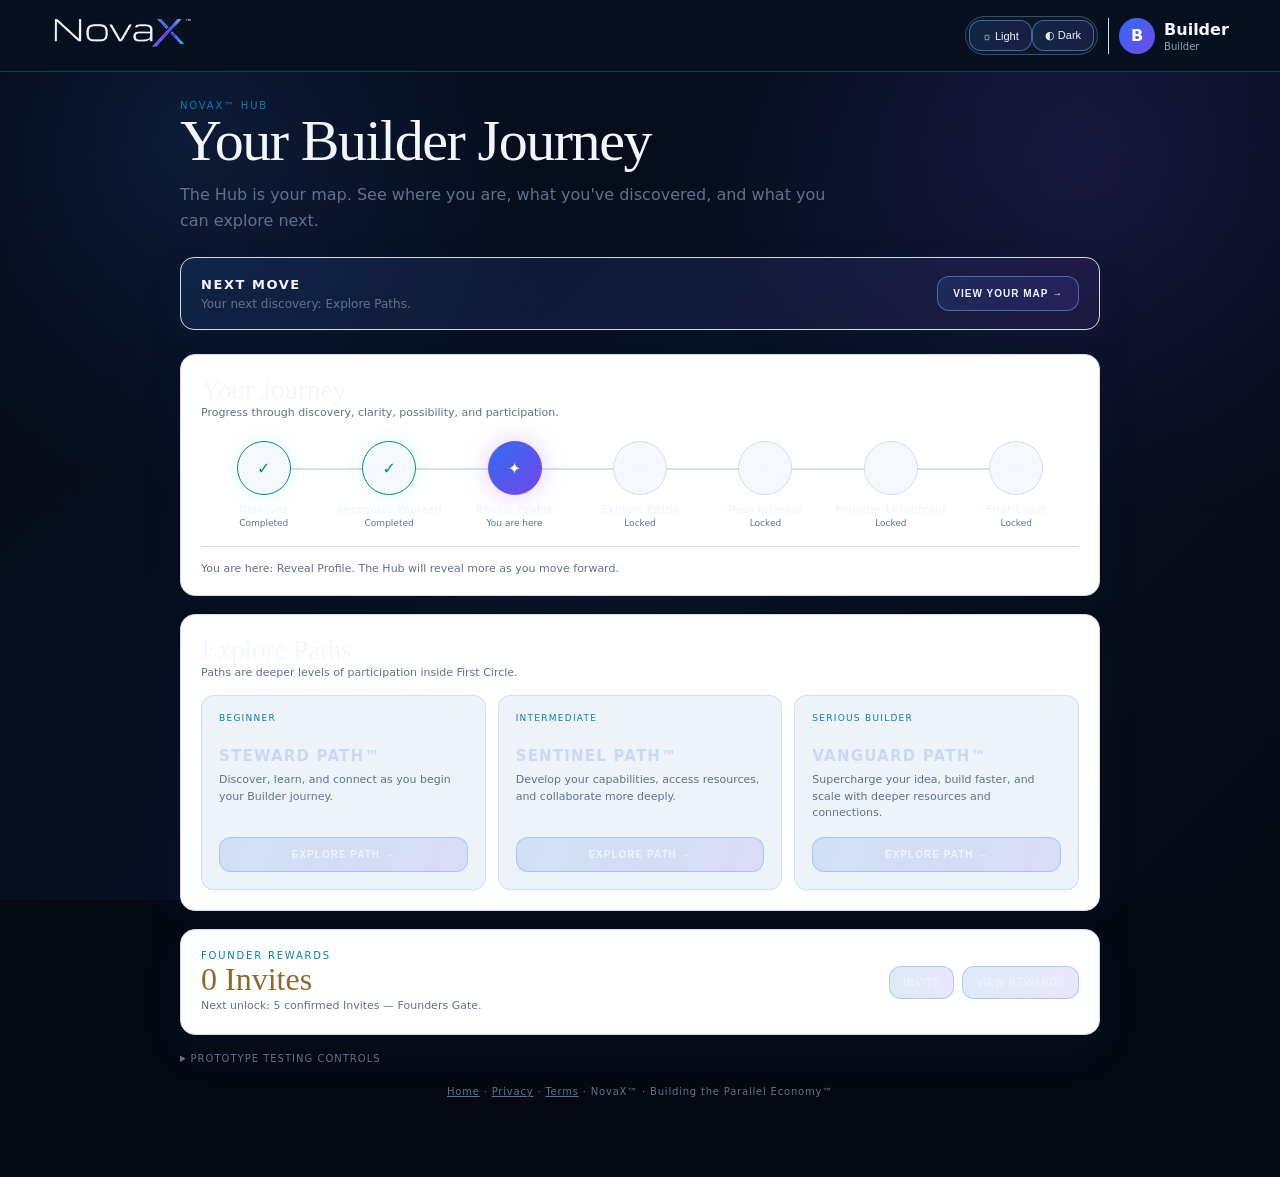
==== hub.html @ e238e9a1 "Add files via upload" ====
<!doctype html>
<html lang="en">
<head>
<meta charset="utf-8"><meta name="viewport" content="width=device-width,initial-scale=1">
<title>NovaX™ Hub — Your Builder Journey</title>
<style>
:root{--bg:#06101f;--panel:#0a1729;--panel2:#0d1d32;--text:#f4f7ff;--muted:#93a2b8;--line:#21405f;--cyan:#20d8ff;--blue:#3d8cff;--violet:#9b5cff;--gold:#d6b66b;--good:#45e6c0;--shadow:0 18px 55px rgba(0,0,0,.24)}
html.light{--bg:#f5f8fc;--panel:#fff;--panel2:#edf3f9;--text:#17263a;--muted:#60728b;--line:#d3deea;--cyan:#087fae;--blue:#2f6cf4;--violet:#7447e8;--gold:#8b6a2e;--good:#078d76;--shadow:0 16px 42px rgba(31,60,95,.10)}
*{box-sizing:border-box}html{scroll-behavior:smooth}body{margin:0;background:radial-gradient(circle at 70% 0%,rgba(44,100,180,.18),transparent 34%),var(--bg);color:var(--text);font-family:Inter,ui-sans-serif,system-ui,-apple-system,Segoe UI,Arial,sans-serif}.app{min-height:100vh}.top{height:72px;border-bottom:1px solid var(--line);display:flex;align-items:center;justify-content:space-between;padding:0 clamp(16px,4vw,54px);position:sticky;top:0;z-index:20;background:color-mix(in srgb,var(--bg) 92%,transparent);backdrop-filter:blur(14px)}.brand img{width:156px;height:54px;object-fit:contain;display:block}.actions{display:flex;align-items:center;gap:10px}.theme{display:flex;border:1px solid var(--line);border-radius:999px;padding:3px;background:var(--panel)}.theme button{border:0;background:transparent;border-radius:999px;padding:8px 12px;font-size:11px;color:var(--muted)}.theme button.active{background:linear-gradient(90deg,var(--blue),var(--violet));color:#fff}.profile{display:flex;align-items:center;gap:9px;padding-left:10px;border-left:1px solid var(--line)}.avatar{width:36px;height:36px;border-radius:50%;display:grid;place-items:center;background:linear-gradient(135deg,var(--blue),var(--violet));color:#fff;font-weight:800}.profile small{display:block;color:var(--muted);font-size:10px;margin-top:2px}.top{background:rgba(6,16,31,.96)}html.light .top{background:#06101f;color:#f4f7ff;border-bottom-color:#1d3a57}html.light .top .profile small{color:#93a2b8}html.light .top .theme{background:#0b1727;border-color:#31506f}html.light .top .theme button{color:#9eacc2}html.light .top .theme button.active{color:#fff}.wrap{width:min(980px,92vw);margin:0 auto;padding:34px 0 70px}.eyebrow{font-size:10px;letter-spacing:.18em;text-transform:uppercase;color:var(--cyan)}h1,h2,h3{margin:0}h1{font-family:Georgia,serif;font-weight:400;font-size:clamp(36px,5vw,58px);line-height:1.02;letter-spacing:-.025em}.intro{margin-bottom:22px}.intro p{max-width:650px;color:var(--muted);line-height:1.6;margin:12px 0 0}.next{display:flex;align-items:center;justify-content:space-between;gap:18px;padding:18px 20px;border:1px solid var(--line);border-radius:14px;background:linear-gradient(120deg,rgba(61,140,255,.12),rgba(155,92,255,.09));box-shadow:var(--shadow);margin:24px 0}.next strong{display:block;font-size:13px;letter-spacing:.12em;text-transform:uppercase}.next p{margin:5px 0 0;color:var(--muted);font-size:12px}.next button,.path button{border:1px solid rgba(87,164,255,.75);background:linear-gradient(90deg,var(--blue),var(--violet));border-radius:9px;padding:11px 15px;color:#fff;font-size:10px;font-weight:800;letter-spacing:.1em;text-transform:uppercase;white-space:nowrap}.section{margin-top:18px;padding:20px;border:1px solid var(--line);border-radius:15px;background:linear-gradient(180deg,rgba(12,30,52,.78),rgba(7,20,36,.86));box-shadow:var(--shadow)}html.light .section{background:var(--panel)}.section-head{display:flex;justify-content:space-between;align-items:end;gap:12px}.section-head h2{font-family:Georgia,serif;font-size:27px;font-weight:400}.section-head p{margin:0;color:var(--muted);font-size:11px}.map{margin-top:22px;display:grid;grid-template-columns:repeat(7,1fr);gap:0;position:relative}.map:before{content:"";position:absolute;left:7%;right:7%;top:27px;height:2px;background:var(--line)}.node{position:relative;text-align:center;z-index:1}.dot{width:54px;height:54px;margin:0 auto;border-radius:50%;display:grid;place-items:center;border:1px solid var(--line);background:var(--bg);font-size:16px}.node.done .dot{border-color:var(--good);color:var(--good);box-shadow:0 0 18px rgba(69,230,192,.18)}.node.current .dot{border-color:var(--violet);background:linear-gradient(135deg,var(--blue),var(--violet));color:#fff;box-shadow:0 0 25px rgba(155,92,255,.3)}.node b{display:block;margin-top:9px;font-size:10px}.node span{display:block;margin-top:3px;color:var(--muted);font-size:9px}.map-note{margin-top:18px;padding-top:15px;border-top:1px solid var(--line);font-size:11px;color:var(--muted)}.paths{display:grid;grid-template-columns:repeat(3,1fr);gap:12px;margin-top:16px}.path{padding:17px;border:1px solid var(--line);border-radius:12px;background:var(--panel2);min-height:165px;display:flex;flex-direction:column}.path .state{font-size:9px;letter-spacing:.14em;text-transform:uppercase;color:var(--cyan)}.path h3{font-size:15px;letter-spacing:.08em;margin-top:24px}.path p{font-size:11px;color:var(--muted);line-height:1.5;margin:7px 0 15px}.path button{margin-top:auto;background:transparent;color:var(--text)}.founder-row{display:flex;align-items:center;justify-content:space-between;gap:18px}.founder-count{font-family:Georgia,serif;font-size:32px;color:var(--gold)}.founder-meta{color:var(--muted);font-size:11px;line-height:1.5}.founder-actions{display:flex;gap:8px}.ghost{border:1px solid var(--line);background:var(--panel2);color:var(--text);border-radius:9px;padding:10px 13px;font-size:10px;letter-spacing:.08em;text-transform:uppercase}.details{margin-top:18px}.details summary{cursor:pointer;color:var(--muted);font-size:10px;letter-spacing:.1em;text-transform:uppercase}.test-grid{display:grid;grid-template-columns:repeat(4,1fr);gap:7px;margin-top:10px}.test-grid button{padding:9px}.event-log{margin-top:10px}.event-log pre{max-height:220px;overflow:auto;white-space:pre-wrap;font-size:9px;color:var(--muted);background:var(--bg);padding:10px;border-radius:8px}.footer{margin-top:22px;text-align:center;color:var(--muted);font-size:10px;letter-spacing:.08em}.footer a{color:var(--muted)}@media(max-width:760px){.top{height:66px}.brand img{width:126px}.profile div:not(.avatar){display:none}.wrap{padding-top:24px}.next{align-items:stretch;flex-direction:column}.next button{width:100%}.map{grid-template-columns:1fr;gap:16px;padding-left:10px}.map:before{left:36px;right:auto;top:27px;bottom:27px;width:2px;height:auto}.node{display:grid;grid-template-columns:54px 1fr;text-align:left;align-items:center;column-gap:13px}.node b{margin:0}.node span{grid-column:2}.paths{grid-template-columns:1fr}.founder-row{align-items:flex-start;flex-direction:column}.founder-actions{width:100%}.founder-actions button{flex:1}.test-grid{grid-template-columns:repeat(2,1fr)}}
</style>
<link rel="stylesheet" href="assets/novax-signature.css">
</head>
<body>
<header class="top"><div class="brand"><img id="brandLogo" src="assets/NovaX_Signature_Logo_Dark.png" alt="NovaX™"></div><div class="actions"><div class="theme" aria-label="Theme"><button id="lightBtn" type="button">☼ Light</button><button id="darkBtn" type="button">◐ Dark</button></div><div class="profile"><div class="avatar" id="avatar">B</div><div><strong id="userName">Builder</strong><small>Builder</small></div></div></div></header>
<main class="wrap">
<section class="intro"><div class="eyebrow">NovaX™ Hub</div><h1>Your Builder Journey</h1><p>The Hub is your map. See where you are, what you've discovered, and what you can explore next.</p></section>
<section class="next"><div><strong id="nextLabel">NEXT MOVE</strong><p id="nextText">Explore your Builder Journey.</p></div><button id="nextBtn" type="button">VIEW YOUR MAP →</button></section>
<section class="section" id="journey"><div class="section-head"><div><h2>Your Journey</h2><p>Progress through discovery, clarity, possibility, and participation.</p></div></div><div class="map" id="journeyMap"></div><div class="map-note" id="mapNote">Your Builder Profile is your starting point. Your next discovery is ahead.</div></section>
<section class="section" id="paths"><div class="section-head"><div><h2>Explore Paths</h2><p>Paths are deeper levels of participation inside First Circle.</p></div></div><div class="paths"><article class="path"><span class="state">BEGINNER</span><h3>STEWARD PATH™</h3><p>Discover, learn, and connect as you begin your Builder journey.</p><button type="button" data-path="steward">EXPLORE PATH →</button></article><article class="path"><span class="state">INTERMEDIATE</span><h3>SENTINEL PATH™</h3><p>Develop your capabilities, access resources, and collaborate more deeply.</p><button type="button" data-path="sentinel">EXPLORE PATH →</button></article><article class="path"><span class="state">SERIOUS BUILDER</span><h3>VANGUARD PATH™</h3><p>Supercharge your idea, build faster, and scale with deeper resources and connections.</p><button type="button" data-path="vanguard">EXPLORE PATH →</button></article></div></section>
<section class="section" id="founderRewards"><div class="founder-row"><div><div class="eyebrow">Founder Rewards</div><div class="founder-count"><span id="inviteCount">0</span> Invites</div><div class="founder-meta" id="rewardNext">Reach 5 confirmed Invites to unlock Founders Gate.</div></div><div class="founder-actions"><button class="ghost" id="inviteBtn" type="button">INVITE</button><button class="ghost" id="rewardsBtn" type="button">VIEW REWARDS</button></div></div></section>
<details class="details"><summary>Prototype testing controls</summary><div class="test-grid"><button class="ghost" data-simulate="1">+1</button><button class="ghost" data-simulate="5">+5</button><button class="ghost" data-simulate="50">+50</button><button class="ghost" data-simulate="1000">+1,000</button></div><div class="test-grid"><button class="ghost" id="simulateDuplicate">TEST DUPLICATE</button><button class="ghost" id="simulateSelf">TEST SELF-INVITE</button><button class="ghost" id="resetTestData">RESET</button><button class="ghost" id="copyBtn">COPY INVITE</button></div><div class="event-log"><pre id="eventLog">No simulated qualifying events yet.</pre></div></details>
<footer class="footer"><a href="index.html">Home</a> · <a href="privacy.html">Privacy</a> · <a href="terms.html">Terms</a> · NovaX™ · Building the Parallel Economy™</footer>
</main>
<script>
const KEY='novax_builder_v4';
function state(){try{return JSON.parse(localStorage.getItem(KEY)||'{}')}catch(e){return {}}}
const s=state(), first=(s.name||'Builder').split(/\s+/)[0], profile=s.profile||'';
document.getElementById('userName').textContent=first;document.getElementById('avatar').textContent=first[0]?.toUpperCase()||'B';
const count=Number(s.confirmedInviteCount||0);document.getElementById('inviteCount').textContent=count.toLocaleString();
const stages=['Discover','Recognize Yourself','Reveal Profile','Explore Paths','Path Interest','Founder Enrollment','First Circle'];
let current=profile?3:2;if(count>=5)current=5;if(count>=1000)current=6;
document.getElementById('journeyMap').innerHTML=stages.map((x,i)=>`<div class="node ${i<current?'done':''} ${i===current?'current':''}"><div class="dot">${i<current?'✓':i===current?'✦':'○'}</div><div><b>${x}</b><span>${i<current?'Completed':i===current?'You are here':'Locked'}</span></div></div>`).join('');
const nextText=stages[Math.min(current+1,stages.length-1)];document.getElementById('nextText').textContent=current>=6?'Your First Circle journey is beginning.':`Your next discovery: ${nextText}.`;
document.getElementById('nextBtn').onclick=()=>document.getElementById('journey').scrollIntoView({behavior:'smooth'});
document.getElementById('mapNote').textContent=current>=6?'You have reached First Circle. Deeper participation begins there.':`You are here: ${stages[current]}. The Hub will reveal more as you move forward.`;
const milestones=[[5,'Founders Gate'],[50,'$50 Founders Credit'],[100,'$100 Founders Credit'],[250,'$250 Founders Credit'],[500,'$500 Founders Credit or Steward Path™'],[1000,'$1,000 Founders Credit toward Sentinel/Vanguard + priority placement']];
const next=milestones.find(x=>count<x[0]);document.getElementById('rewardNext').textContent=next?`Next unlock: ${next[0].toLocaleString()} confirmed Invites — ${next[1]}.`:'All Founder Reward milestones reached.';
document.getElementById('inviteBtn').onclick=()=>{const code=s.inviteCode||('NOVAX-'+(first||'BUILDER').toUpperCase());const url=location.origin+location.pathname.replace(/hub\.html$/,'')+'quiz.html?ref='+encodeURIComponent(code);if(navigator.share)navigator.share({title:'NovaX™',text:'Invite Builders to take the Quiz. Help Launch NovaX™. Unlock Founding Rewards.',url});else navigator.clipboard?.writeText(url)};
document.getElementById('rewardsBtn').onclick=()=>{document.getElementById('founderRewards').scrollIntoView({behavior:'smooth'})};
document.querySelectorAll('[data-path]').forEach(b=>b.onclick=()=>alert('Path Discovery prototype — the detailed Path experience will be tested next.'));
function applyTheme(t){document.documentElement.classList.toggle('light',t==='light');document.getElementById('lightBtn').classList.toggle('active',t==='light');document.getElementById('darkBtn').classList.toggle('active',t==='dark');document.getElementById('brandLogo').src=t==='light'?'assets/NovaX_Signature_Logo_Dark.png':'assets/NovaX_Signature_Logo_Dark.png';try{localStorage.setItem('novax_theme',t)}catch(e){}}
const saved=localStorage.getItem('novax_theme');const auto=matchMedia('(prefers-color-scheme: light)').matches?'light':'dark';applyTheme(saved||auto);document.getElementById('lightBtn').onclick=()=>applyTheme('light');document.getElementById('darkBtn').onclick=()=>applyTheme('dark');
let testModeEvents=Array.isArray(s.inviteEvents)?s.inviteEvents:[], confirmedInviteCount=count;
function save(){const n={...s,confirmedInviteCount,testModeEvents,inviteEvents:testModeEvents};try{localStorage.setItem(KEY,JSON.stringify(n))}catch(e){}}
function eid(){return `test_${Date.now()}_${Math.random().toString(36).slice(2,7)}`}
function record(type,data={}){testModeEvents.push({eventId:eid(),eventType:type,timestamp:new Date().toISOString(),testMode:true,...data})}
function simulateOne(){const participantId=`test_participant_${testModeEvents.filter(e=>e.eventType==='confirmed_invite_qualified').length+1}`,founderId=s.inviteCode||'NOVAX-BUILDER';record('confirmed_invite_qualified',{founderId,invitedParticipantId:participantId});confirmedInviteCount++;}
function refresh(){document.getElementById('inviteCount').textContent=confirmedInviteCount.toLocaleString();const n=milestones.find(x=>confirmedInviteCount<x[0]);document.getElementById('rewardNext').textContent=n?`Next unlock: ${n[0].toLocaleString()} confirmed Invites — ${n[1]}.`:'All Founder Reward milestones reached.';document.getElementById('eventLog').textContent=testModeEvents.slice(-30).map(e=>JSON.stringify(e)).join('\n')||'No simulated qualifying events yet.';save()}
function simulateMany(n){for(let i=0;i<n;i++)simulateOne();refresh()}
document.querySelectorAll('[data-simulate]').forEach(b=>b.onclick=()=>simulateMany(Number(b.dataset.simulate)));document.getElementById('simulateDuplicate').onclick=()=>{record('duplicate_event_rejected',{reason:'Participant already qualified'});refresh()};document.getElementById('simulateSelf').onclick=()=>{record('self_invite_rejected',{reason:'Self-invite'});refresh()};document.getElementById('resetTestData').onclick=()=>{testModeEvents=[];confirmedInviteCount=0;refresh()};document.getElementById('copyBtn').onclick=()=>{const code=s.inviteCode||('NOVAX-'+(first||'BUILDER').toUpperCase());const url=location.origin+location.pathname.replace(/hub\.html$/,'')+'quiz.html?ref='+encodeURIComponent(code);navigator.clipboard?.writeText(url)};
</script></body></html>
---- assets/novax-signature.css ----
/* NovaX™ Signature #5 visual prototype layer.
   Functional behavior remains owned by the V41 baseline; this file is visual-only. */
:root{
  --nx-bg:#050914;
  --nx-bg2:#091226;
  --nx-panel:rgba(10,18,36,.82);
  --nx-panel2:rgba(14,24,48,.78);
  --nx-text:#f3f6ff;
  --nx-muted:#9ca8bf;
  --nx-soft:#6f7d96;
  --nx-line:rgba(133,160,205,.20);
  --nx-line-strong:rgba(133,160,205,.34);
  --nx-blue:#49a7ff;
  --nx-violet:#8d5cff;
  --nx-purple:#b85cff;
  --nx-cyan:#51d8ff;
  --nx-white:#f4f7fb;
  --nx-shadow:0 28px 90px rgba(0,0,0,.42);
  --nx-radius:22px;
}

/* ---------- shared page atmosphere ---------- */
.auth-shell,.wrap,.app,.landing{position:relative;isolation:isolate}
.auth-shell:before,.wrap:before,.app:before,.landing:before{
  content:"";position:fixed;inset:0;z-index:-10;pointer-events:none;
  background:
    radial-gradient(circle at 15% 15%,rgba(63,132,255,.14),transparent 27%),
    radial-gradient(circle at 85% 18%,rgba(139,77,255,.13),transparent 28%),
    radial-gradient(circle at 50% 100%,rgba(30,120,210,.10),transparent 34%),
    linear-gradient(135deg,#030711 0%,#071022 48%,#050914 100%);
}
.auth-shell:after,.wrap:after,.app:after,.landing:after{
  content:"";position:fixed;inset:0;z-index:-9;pointer-events:none;opacity:.18;
  background-image:linear-gradient(rgba(125,165,220,.08) 1px,transparent 1px),linear-gradient(90deg,rgba(125,165,220,.08) 1px,transparent 1px);
  background-size:72px 72px;mask-image:linear-gradient(to bottom,black,transparent 78%);
}

/* ---------- Landing ---------- */
body:has(.landing){background:#050914!important;color:var(--nx-text)!important}
body:has(.landing) .landing{height:calc(100svh - 44px)!important;min-height:620px!important;background:transparent!important;overflow:hidden}
body:has(.landing) .landing::before{
  background-image:
    radial-gradient(circle at 50% 18%,rgba(78,161,255,.16),transparent 25%),
    radial-gradient(circle at 76% 55%,rgba(132,76,255,.12),transparent 26%),
    linear-gradient(145deg,#040814 0%,#07132b 54%,#050914 100%)!important;
  background-size:auto!important;background-position:center!important;
}
body:has(.landing) .landing::after{
  display:block!important;background:linear-gradient(180deg,rgba(3,7,17,.18),rgba(3,7,17,.28) 52%,rgba(3,7,17,.86) 100%)!important;
}
body:has(.landing) .content{justify-content:center!important;padding:34px 22px 70px!important}
body:has(.landing) .logo{width:min(560px,70vw)!important;filter:drop-shadow(0 10px 28px rgba(49,119,255,.10))!important}
body:has(.landing) .tagline{margin-top:18px!important;color:#dbe8ff!important;font-size:clamp(10px,1.1vw,16px)!important;letter-spacing:.38em!important}
body:has(.landing) .hero-copy{margin-top:clamp(42px,7vh,82px)!important;max-width:900px!important}
body:has(.landing) h1{font-size:clamp(42px,6.2vw,84px)!important;letter-spacing:-.045em!important}
body:has(.landing) h1 .gold{background:linear-gradient(90deg,#6dbdff,#b46dff 70%,#d6b9ff);-webkit-background-clip:text;background-clip:text;color:transparent!important}
body:has(.landing) .subcopy{color:#aebbd2!important;font-size:clamp(16px,1.65vw,24px)!important;line-height:1.5!important;margin-top:24px!important}
body:has(.landing) .cta{border:1px solid rgba(126,183,255,.78)!important;background:linear-gradient(100deg,rgba(55,128,240,.18),rgba(130,77,255,.18))!important;color:#eef5ff!important;box-shadow:0 14px 44px rgba(36,103,211,.20),inset 0 0 0 1px rgba(255,255,255,.04)!important;backdrop-filter:blur(14px)!important}
body:has(.landing) .cta:hover{background:linear-gradient(100deg,rgba(55,128,240,.30),rgba(130,77,255,.28))!important}
body:has(.landing) .bottom-text{color:#8493ad!important;letter-spacing:.25em!important}
body:has(.landing) .ring{opacity:.78!important;filter:drop-shadow(0 0 16px rgba(78,161,255,.22))}
body:has(.landing) .site-footer{background:#030610!important;border-top:1px solid rgba(130,158,205,.12)!important;color:#68758c!important}
body:has(.landing) .site-footer a{color:#8796ad!important}
@media(max-width:600px) and (orientation:portrait){
  body:has(.landing) .landing{height:calc(100svh - 74px)!important;min-height:0!important}
  body:has(.landing) .content{display:flex!important;position:relative!important;inset:auto!important;padding:26px 20px 52px!important}
  body:has(.landing) .logo{display:block!important;width:min(78vw,360px)!important}
  body:has(.landing) .tagline{display:block!important;font-size:9px!important;letter-spacing:.28em!important;margin-top:13px!important}
  body:has(.landing) .hero-copy{display:block!important;margin-top:54px!important}
  body:has(.landing) h1{font-size:clamp(37px,12vw,54px)!important}
  body:has(.landing) .subcopy{font-size:15px!important;margin-top:20px!important}
  body:has(.landing) .cta{min-height:56px!important;width:min(88vw,360px)!important;font-size:14px!important}
  body:has(.landing) .bottom{display:flex!important;bottom:16px!important}
  body:has(.landing) .ring{width:38px!important;height:38px!important}
  body:has(.landing) .mobile-cta-hit{display:none!important}
  body:has(.landing) .site-footer{height:74px!important}
}

/* ---------- Auth / identity ---------- */
body:has(.auth-shell){background:#050914!important;color:var(--nx-text)!important}
body:has(.auth-shell){display:flex;align-items:center;justify-content:center;padding:22px!important;min-height:100svh}
body:has(.auth-shell) .auth-shell{width:min(100%,560px)}
body:has(.auth-shell) .panel{background:linear-gradient(145deg,rgba(10,19,39,.94),rgba(6,12,26,.92))!important;border:1px solid var(--nx-line-strong)!important;border-radius:26px!important;padding:42px 34px!important;box-shadow:var(--nx-shadow),inset 0 1px 0 rgba(255,255,255,.04)!important;text-align:left!important}
body:has(.auth-shell) .logo{display:block!important;width:min(300px,76%)!important;margin:0 auto 26px!important}
body:has(.auth-shell) .eyebrow{color:#7dbaff!important;letter-spacing:.22em!important;font-size:10px!important}
body:has(.auth-shell) .headline{font-family:Inter,system-ui,sans-serif!important;font-weight:650!important;letter-spacing:-.035em!important;color:#f4f7ff!important;font-size:clamp(34px,6vw,50px)!important}
body:has(.auth-shell) .sub{color:var(--nx-muted)!important;font-size:14px!important}
body:has(.auth-shell) .auth-buttons{gap:12px!important}
body:has(.auth-shell) .auth-btn{border:1px solid var(--nx-line-strong)!important;border-radius:13px!important;background:rgba(255,255,255,.045)!important;color:#edf4ff!important;min-height:54px!important;letter-spacing:.07em!important}
body:has(.auth-shell) .auth-btn.primary{background:linear-gradient(100deg,#317fdc,#6d4eea)!important;border-color:transparent!important;color:white!important}
body:has(.auth-shell) .auth-btn.apple{background:#f3f6fb!important;color:#08101e!important;border-color:#f3f6fb!important}
body:has(.auth-shell) .profile{border-top:1px solid var(--nx-line)!important}
body:has(.auth-shell) .avatar{border:1px solid rgba(93,165,255,.45)!important;background:linear-gradient(145deg,#10284c,#241344)!important}
body:has(.auth-shell) .profile-name{font-family:Inter,system-ui,sans-serif!important;font-weight:700!important}
body:has(.auth-shell) .fineprint,body:has(.auth-shell) .fineprint a{color:#708099!important}

/* ---------- Quiz / Builder Profile ---------- */
body:has(.wrap){background:#050914!important;color:var(--nx-text)!important}
body:has(.wrap) .wrap{width:min(920px,94vw)!important;padding:28px 0 80px!important}
body:has(.wrap) .header{text-align:left!important;display:grid;grid-template-columns:auto 1fr;gap:24px;align-items:center;margin-bottom:28px!important;padding:18px 20px;background:rgba(8,16,33,.68);border:1px solid var(--nx-line);border-radius:20px;backdrop-filter:blur(14px)}
body:has(.wrap) .header .logo{width:190px!important;margin:0!important}
body:has(.wrap) .tagline{color:#8fa8c9!important;letter-spacing:.28em!important;font-size:9px!important;text-transform:uppercase}
body:has(.wrap) .panel{background:linear-gradient(145deg,rgba(10,19,39,.91),rgba(6,12,26,.92))!important;border:1px solid var(--nx-line)!important;border-radius:24px!important;padding:38px!important;box-shadow:var(--nx-shadow),inset 0 1px 0 rgba(255,255,255,.03)!important}
body:has(.wrap) .panel h1,body:has(.wrap) .panel h2{font-family:Inter,system-ui,sans-serif!important;font-weight:650!important;letter-spacing:-.04em!important;color:#f4f7ff!important}
body:has(.wrap) .panel h1{font-size:clamp(34px,6vw,58px)!important}
body:has(.wrap) .panel h2{font-size:clamp(29px,5vw,46px)!important}
body:has(.wrap) .panel p{color:var(--nx-muted)!important}
body:has(.wrap) input{background:rgba(2,7,17,.72)!important;border:1px solid var(--nx-line-strong)!important;border-radius:12px!important;color:#fff!important}
body:has(.wrap) label{color:#91a4c0!important}
body:has(.wrap) button{border:1px solid rgba(110,175,255,.50)!important;border-radius:12px!important;background:linear-gradient(100deg,rgba(49,127,220,.16),rgba(109,78,234,.14))!important;color:#eef5ff!important}
body:has(.wrap) button:hover{background:linear-gradient(100deg,rgba(49,127,220,.27),rgba(109,78,234,.24))!important}
body:has(.wrap) .answer{background:rgba(255,255,255,.035)!important;border-color:var(--nx-line)!important}
body:has(.wrap) .answer:hover,body:has(.wrap) .answer.selected{background:rgba(83,139,228,.14)!important;border-color:rgba(105,183,255,.60)!important}
body:has(.wrap) .progress{background:#152038!important;height:4px!important}
body:has(.wrap) .bar{background:linear-gradient(90deg,var(--nx-blue),var(--nx-violet))!important}
body:has(.wrap) .score{color:#e8efff!important;font-family:Inter,system-ui,sans-serif!important;font-weight:700!important}
body:has(.wrap) .tag{border-color:rgba(111,174,255,.40)!important;color:#9ccaff!important;background:rgba(59,126,220,.08)!important;border-radius:999px!important}
body:has(.wrap) .box{border-color:var(--nx-line)!important}
body:has(.wrap) .path{font-family:Inter,system-ui,sans-serif!important;color:#c7d9f5!important}
body:has(.wrap) .share-profile{border-color:var(--nx-line)!important}
body:has(.wrap) .profile-card{border-color:rgba(112,175,255,.42)!important;box-shadow:0 28px 90px rgba(0,0,0,.55)!important}
@media(max-width:650px){body:has(.wrap) .header{grid-template-columns:1fr;text-align:center;gap:10px}body:has(.wrap) .header .logo{margin:auto!important;width:min(220px,70vw)!important}body:has(.wrap) .panel{padding:24px 18px!important}}

/* ---------- Hub ---------- */
body:has(.app){background:#050914!important;color:var(--nx-text)!important}
body:has(.app) .sidebar{background:rgba(5,12,27,.92)!important;border-color:var(--nx-line)!important;box-shadow:20px 0 60px rgba(0,0,0,.18)}
body:has(.app) .brand img{width:170px!important;height:auto!important;object-fit:contain!important}
body:has(.app) .nav button{color:#9daac0!important;border-color:transparent!important;background:transparent!important}
body:has(.app) .nav button.active,body:has(.app) .nav button:hover{background:linear-gradient(90deg,rgba(56,127,225,.18),rgba(130,76,255,.12))!important;color:#f1f6ff!important;border-color:rgba(105,171,255,.20)!important}
body:has(.app) .top{background:rgba(4,10,22,.76)!important;border-color:var(--nx-line)!important;backdrop-filter:blur(14px)}
body:has(.app) .card,body:has(.app) .hero{background:linear-gradient(145deg,rgba(10,19,39,.86),rgba(6,12,26,.86))!important;border-color:var(--nx-line)!important;box-shadow:0 22px 70px rgba(0,0,0,.24),inset 0 1px 0 rgba(255,255,255,.025)!important}
body:has(.app) .hero{background:radial-gradient(circle at 78% 22%,rgba(123,76,255,.20),transparent 28%),radial-gradient(circle at 30% 30%,rgba(45,139,255,.16),transparent 30%),linear-gradient(145deg,rgba(10,19,39,.96),rgba(6,12,26,.92))!important}
body:has(.app) .hero h1,body:has(.app) .card h2{font-family:Inter,system-ui,sans-serif!important;font-weight:650!important;letter-spacing:-.035em!important}
body:has(.app) .hero .tagline{color:#8fc5ff!important}
body:has(.app) .sub,body:has(.app) p{color:#93a3bc!important}
body:has(.app) .node .dot{border-color:rgba(104,179,255,.40)!important;background:#071329!important;color:#9ed0ff!important}
body:has(.app) .node.done .dot{background:linear-gradient(135deg,#317fdc,#714be8)!important;color:#fff!important;border-color:transparent!important}
body:has(.app) .node.current .dot{box-shadow:0 0 0 6px rgba(84,151,255,.10),0 0 28px rgba(91,129,255,.30)!important}
body:has(.app) .path{background:rgba(255,255,255,.025)!important;border-color:var(--nx-line)!important}
body:has(.app) .path button,body:has(.app) .invite button,body:has(.app) .theme button{border-color:rgba(105,173,255,.45)!important;background:rgba(49,127,220,.08)!important;color:#dcecff!important}
body:has(.app) .state{border-color:rgba(115,173,255,.28)!important;color:#91c7ff!important;background:rgba(64,133,224,.08)!important}
body:has(.app) .reward{border-color:var(--nx-line)!important}
body:has(.app) .rnum{background:linear-gradient(135deg,#317fdc,#784ce9)!important;color:white!important}
body:has(.app) .footerbanner{background:radial-gradient(circle at 80% 20%,rgba(127,75,255,.20),transparent 28%),linear-gradient(145deg,#08142a,#0b1021)!important;border-color:var(--nx-line-strong)!important}
body:has(.app) .light{--bg:#f3f7fc!important;--panel:#fff!important;--panel2:#edf2f8!important;--text:#172338!important;--muted:#617089!important;--line:#d9e1ec!important}
body:has(.app) .light .sidebar,body:has(.app) .light .top{background:rgba(248,251,255,.90)!important;color:#172338!important}
body:has(.app) .light .card,body:has(.app) .light .hero{background:rgba(255,255,255,.94)!important;color:#172338!important}
body:has(.app) .light .nav button{color:#60718a!important}
body:has(.app) .light .nav button.active,body:has(.app) .light .nav button:hover{background:#eaf2fc!important;color:#17304e!important}
body:has(.app) .light .hero p,body:has(.app) .light .sub,body:has(.app) .light p{color:#63728a!important}
body:has(.app) .light .footerbanner{background:linear-gradient(145deg,#edf5ff,#f3efff)!important;color:#172338!important}

@media(max-width:700px){body:has(.app) .brand img{width:124px!important}body:has(.app) .nav button:nth-child(n+5){display:none!important}}
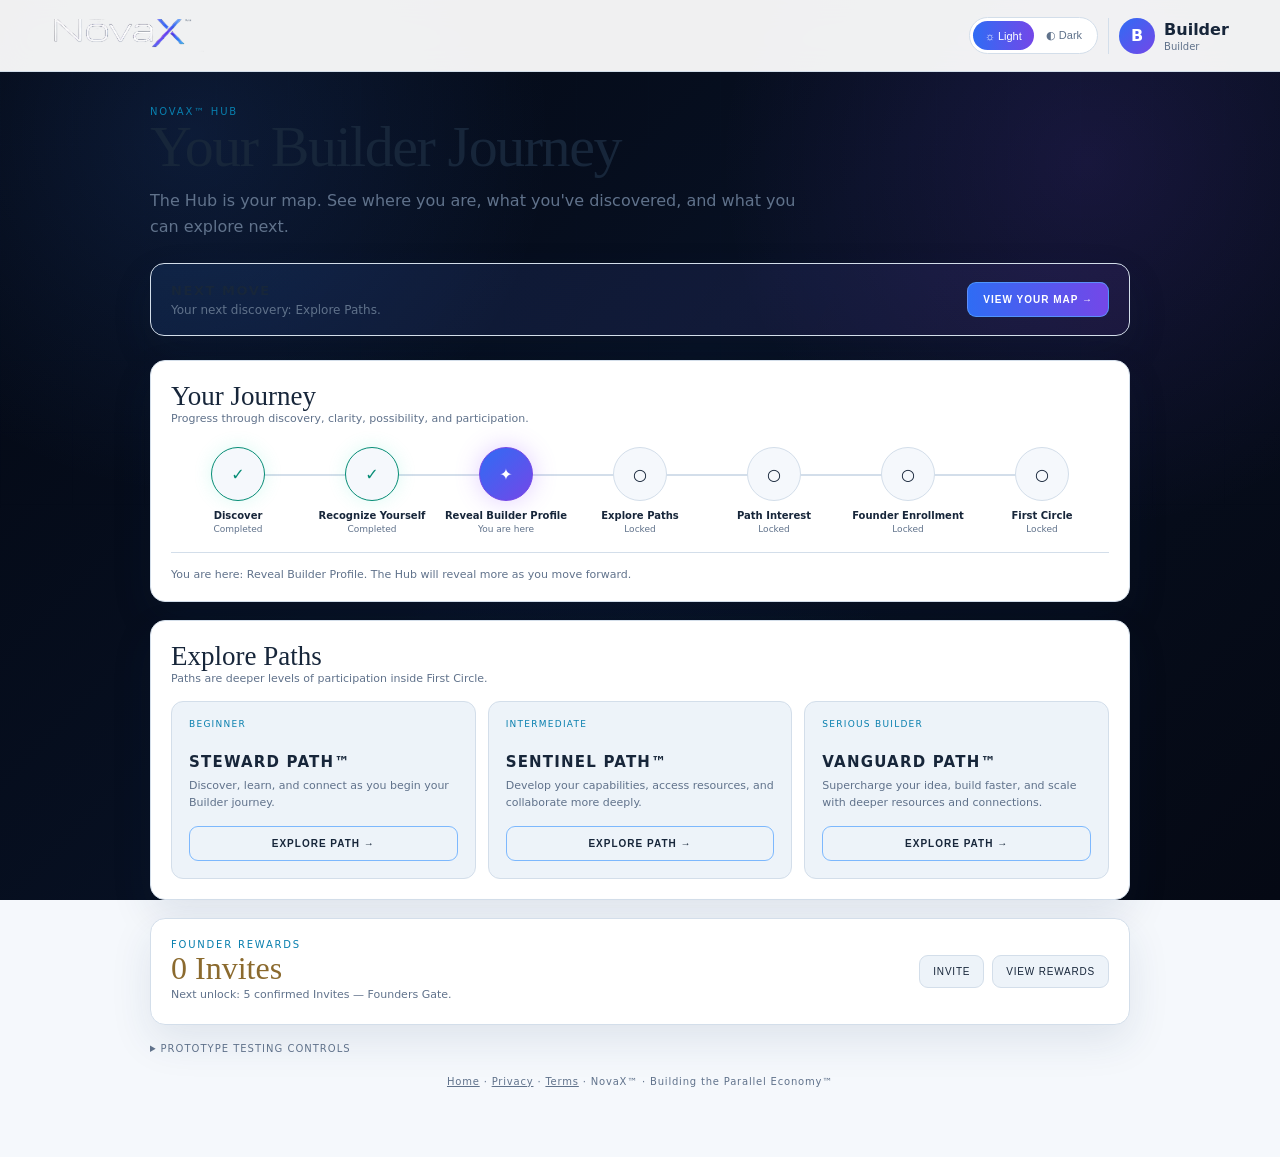
==== commit eb6516a8: "Add files via upload" ====
--- a/hub.html
+++ b/hub.html
@@ -6,16 +6,16 @@
 <style>
 :root{--bg:#06101f;--panel:#0a1729;--panel2:#0d1d32;--text:#f4f7ff;--muted:#93a2b8;--line:#21405f;--cyan:#20d8ff;--blue:#3d8cff;--violet:#9b5cff;--gold:#d6b66b;--good:#45e6c0;--shadow:0 18px 55px rgba(0,0,0,.24)}
 html.light{--bg:#f5f8fc;--panel:#fff;--panel2:#edf3f9;--text:#17263a;--muted:#60728b;--line:#d3deea;--cyan:#087fae;--blue:#2f6cf4;--violet:#7447e8;--gold:#8b6a2e;--good:#078d76;--shadow:0 16px 42px rgba(31,60,95,.10)}
-*{box-sizing:border-box}html{scroll-behavior:smooth}body{margin:0;background:radial-gradient(circle at 70% 0%,rgba(44,100,180,.18),transparent 34%),var(--bg);color:var(--text);font-family:Inter,ui-sans-serif,system-ui,-apple-system,Segoe UI,Arial,sans-serif}.app{min-height:100vh}.top{height:72px;border-bottom:1px solid var(--line);display:flex;align-items:center;justify-content:space-between;padding:0 clamp(16px,4vw,54px);position:sticky;top:0;z-index:20;background:color-mix(in srgb,var(--bg) 92%,transparent);backdrop-filter:blur(14px)}.brand img{width:156px;height:54px;object-fit:contain;display:block}.actions{display:flex;align-items:center;gap:10px}.theme{display:flex;border:1px solid var(--line);border-radius:999px;padding:3px;background:var(--panel)}.theme button{border:0;background:transparent;border-radius:999px;padding:8px 12px;font-size:11px;color:var(--muted)}.theme button.active{background:linear-gradient(90deg,var(--blue),var(--violet));color:#fff}.profile{display:flex;align-items:center;gap:9px;padding-left:10px;border-left:1px solid var(--line)}.avatar{width:36px;height:36px;border-radius:50%;display:grid;place-items:center;background:linear-gradient(135deg,var(--blue),var(--violet));color:#fff;font-weight:800}.profile small{display:block;color:var(--muted);font-size:10px;margin-top:2px}.top{background:rgba(6,16,31,.96)}html.light .top{background:#06101f;color:#f4f7ff;border-bottom-color:#1d3a57}html.light .top .profile small{color:#93a2b8}html.light .top .theme{background:#0b1727;border-color:#31506f}html.light .top .theme button{color:#9eacc2}html.light .top .theme button.active{color:#fff}.wrap{width:min(980px,92vw);margin:0 auto;padding:34px 0 70px}.eyebrow{font-size:10px;letter-spacing:.18em;text-transform:uppercase;color:var(--cyan)}h1,h2,h3{margin:0}h1{font-family:Georgia,serif;font-weight:400;font-size:clamp(36px,5vw,58px);line-height:1.02;letter-spacing:-.025em}.intro{margin-bottom:22px}.intro p{max-width:650px;color:var(--muted);line-height:1.6;margin:12px 0 0}.next{display:flex;align-items:center;justify-content:space-between;gap:18px;padding:18px 20px;border:1px solid var(--line);border-radius:14px;background:linear-gradient(120deg,rgba(61,140,255,.12),rgba(155,92,255,.09));box-shadow:var(--shadow);margin:24px 0}.next strong{display:block;font-size:13px;letter-spacing:.12em;text-transform:uppercase}.next p{margin:5px 0 0;color:var(--muted);font-size:12px}.next button,.path button{border:1px solid rgba(87,164,255,.75);background:linear-gradient(90deg,var(--blue),var(--violet));border-radius:9px;padding:11px 15px;color:#fff;font-size:10px;font-weight:800;letter-spacing:.1em;text-transform:uppercase;white-space:nowrap}.section{margin-top:18px;padding:20px;border:1px solid var(--line);border-radius:15px;background:linear-gradient(180deg,rgba(12,30,52,.78),rgba(7,20,36,.86));box-shadow:var(--shadow)}html.light .section{background:var(--panel)}.section-head{display:flex;justify-content:space-between;align-items:end;gap:12px}.section-head h2{font-family:Georgia,serif;font-size:27px;font-weight:400}.section-head p{margin:0;color:var(--muted);font-size:11px}.map{margin-top:22px;display:grid;grid-template-columns:repeat(7,1fr);gap:0;position:relative}.map:before{content:"";position:absolute;left:7%;right:7%;top:27px;height:2px;background:var(--line)}.node{position:relative;text-align:center;z-index:1}.dot{width:54px;height:54px;margin:0 auto;border-radius:50%;display:grid;place-items:center;border:1px solid var(--line);background:var(--bg);font-size:16px}.node.done .dot{border-color:var(--good);color:var(--good);box-shadow:0 0 18px rgba(69,230,192,.18)}.node.current .dot{border-color:var(--violet);background:linear-gradient(135deg,var(--blue),var(--violet));color:#fff;box-shadow:0 0 25px rgba(155,92,255,.3)}.node b{display:block;margin-top:9px;font-size:10px}.node span{display:block;margin-top:3px;color:var(--muted);font-size:9px}.map-note{margin-top:18px;padding-top:15px;border-top:1px solid var(--line);font-size:11px;color:var(--muted)}.paths{display:grid;grid-template-columns:repeat(3,1fr);gap:12px;margin-top:16px}.path{padding:17px;border:1px solid var(--line);border-radius:12px;background:var(--panel2);min-height:165px;display:flex;flex-direction:column}.path .state{font-size:9px;letter-spacing:.14em;text-transform:uppercase;color:var(--cyan)}.path h3{font-size:15px;letter-spacing:.08em;margin-top:24px}.path p{font-size:11px;color:var(--muted);line-height:1.5;margin:7px 0 15px}.path button{margin-top:auto;background:transparent;color:var(--text)}.founder-row{display:flex;align-items:center;justify-content:space-between;gap:18px}.founder-count{font-family:Georgia,serif;font-size:32px;color:var(--gold)}.founder-meta{color:var(--muted);font-size:11px;line-height:1.5}.founder-actions{display:flex;gap:8px}.ghost{border:1px solid var(--line);background:var(--panel2);color:var(--text);border-radius:9px;padding:10px 13px;font-size:10px;letter-spacing:.08em;text-transform:uppercase}.details{margin-top:18px}.details summary{cursor:pointer;color:var(--muted);font-size:10px;letter-spacing:.1em;text-transform:uppercase}.test-grid{display:grid;grid-template-columns:repeat(4,1fr);gap:7px;margin-top:10px}.test-grid button{padding:9px}.event-log{margin-top:10px}.event-log pre{max-height:220px;overflow:auto;white-space:pre-wrap;font-size:9px;color:var(--muted);background:var(--bg);padding:10px;border-radius:8px}.footer{margin-top:22px;text-align:center;color:var(--muted);font-size:10px;letter-spacing:.08em}.footer a{color:var(--muted)}@media(max-width:760px){.top{height:66px}.brand img{width:126px}.profile div:not(.avatar){display:none}.wrap{padding-top:24px}.next{align-items:stretch;flex-direction:column}.next button{width:100%}.map{grid-template-columns:1fr;gap:16px;padding-left:10px}.map:before{left:36px;right:auto;top:27px;bottom:27px;width:2px;height:auto}.node{display:grid;grid-template-columns:54px 1fr;text-align:left;align-items:center;column-gap:13px}.node b{margin:0}.node span{grid-column:2}.paths{grid-template-columns:1fr}.founder-row{align-items:flex-start;flex-direction:column}.founder-actions{width:100%}.founder-actions button{flex:1}.test-grid{grid-template-columns:repeat(2,1fr)}}
+*{box-sizing:border-box}html{scroll-behavior:smooth}body{margin:0;background:radial-gradient(circle at 70% 0%,rgba(44,100,180,.18),transparent 34%),var(--bg);color:var(--text);font-family:Inter,ui-sans-serif,system-ui,-apple-system,Segoe UI,Arial,sans-serif}.app{min-height:100vh}.top{height:72px;border-bottom:1px solid var(--line);display:flex;align-items:center;justify-content:space-between;padding:0 clamp(16px,4vw,54px);position:sticky;top:0;z-index:20;background:color-mix(in srgb,var(--bg) 92%,transparent);backdrop-filter:blur(14px)}.brand img{width:156px;height:54px;object-fit:contain;display:block}.actions{display:flex;align-items:center;gap:10px}.theme{display:flex;border:1px solid var(--line);border-radius:999px;padding:3px;background:var(--panel)}.theme button{border:0;background:transparent;border-radius:999px;padding:8px 12px;font-size:11px;color:var(--muted)}.theme button.active{background:linear-gradient(90deg,var(--blue),var(--violet));color:#fff}.profile{display:flex;align-items:center;gap:9px;padding-left:10px;border-left:1px solid var(--line)}.avatar{width:36px;height:36px;border-radius:50%;display:grid;place-items:center;background:linear-gradient(135deg,var(--blue),var(--violet));color:#fff;font-weight:800}.profile small{display:block;color:var(--muted);font-size:10px;margin-top:2px}.top{background:color-mix(in srgb,var(--bg) 94%,transparent);color:var(--text)}html.light .top{background:rgba(255,255,255,.94);color:var(--text)}html.light .top .profile small{color:var(--muted)}html.light .top .theme{background:var(--panel);border-color:var(--line)}html.light .top .theme button{color:var(--muted)}html.light .top .theme button.active{background:linear-gradient(90deg,var(--blue),var(--violet));color:#fff}.wrap{width:min(980px,92vw);margin:0 auto;padding:34px 0 70px}.eyebrow{font-size:10px;letter-spacing:.18em;text-transform:uppercase;color:var(--cyan)}h1,h2,h3{margin:0}h1{font-family:Georgia,serif;font-weight:400;font-size:clamp(36px,5vw,58px);line-height:1.02;letter-spacing:-.025em}.intro{margin-bottom:22px}.intro p{max-width:650px;color:var(--muted);line-height:1.6;margin:12px 0 0}.next{display:flex;align-items:center;justify-content:space-between;gap:18px;padding:18px 20px;border:1px solid var(--line);border-radius:14px;background:linear-gradient(120deg,rgba(61,140,255,.12),rgba(155,92,255,.09));box-shadow:var(--shadow);margin:24px 0}.next strong{display:block;font-size:13px;letter-spacing:.12em;text-transform:uppercase}.next p{margin:5px 0 0;color:var(--muted);font-size:12px}.next button,.path button{border:1px solid rgba(87,164,255,.75);background:linear-gradient(90deg,var(--blue),var(--violet));border-radius:9px;padding:11px 15px;color:#fff;font-size:10px;font-weight:800;letter-spacing:.1em;text-transform:uppercase;white-space:nowrap}.section{margin-top:18px;padding:20px;border:1px solid var(--line);border-radius:15px;background:linear-gradient(180deg,rgba(12,30,52,.78),rgba(7,20,36,.86));box-shadow:var(--shadow)}html.light .section{background:var(--panel)}.section-head{display:flex;justify-content:space-between;align-items:end;gap:12px}.section-head h2{font-family:Georgia,serif;font-size:27px;font-weight:400}.section-head p{margin:0;color:var(--muted);font-size:11px}.map{margin-top:22px;display:grid;grid-template-columns:repeat(7,1fr);gap:0;position:relative}.map:before{content:"";position:absolute;left:7%;right:7%;top:27px;height:2px;background:var(--line)}.node{position:relative;text-align:center;z-index:1}.dot{width:54px;height:54px;margin:0 auto;border-radius:50%;display:grid;place-items:center;border:1px solid var(--line);background:var(--bg);font-size:16px}.node.done .dot{border-color:var(--good);color:var(--good);box-shadow:0 0 18px rgba(69,230,192,.18)}.node.current .dot{border-color:var(--violet);background:linear-gradient(135deg,var(--blue),var(--violet));color:#fff;box-shadow:0 0 25px rgba(155,92,255,.3)}.node b{display:block;margin-top:9px;font-size:10px}.node span{display:block;margin-top:3px;color:var(--muted);font-size:9px}.map-note{margin-top:18px;padding-top:15px;border-top:1px solid var(--line);font-size:11px;color:var(--muted)}.paths{display:grid;grid-template-columns:repeat(3,1fr);gap:12px;margin-top:16px}.path{padding:17px;border:1px solid var(--line);border-radius:12px;background:var(--panel2);min-height:165px;display:flex;flex-direction:column}.path .state{font-size:9px;letter-spacing:.14em;text-transform:uppercase;color:var(--cyan)}.path h3{font-size:15px;letter-spacing:.08em;margin-top:24px}.path p{font-size:11px;color:var(--muted);line-height:1.5;margin:7px 0 15px}.path button{margin-top:auto;background:transparent;color:var(--text)}.founder-row{display:flex;align-items:center;justify-content:space-between;gap:18px}.founder-count{font-family:Georgia,serif;font-size:32px;color:var(--gold)}.founder-meta{color:var(--muted);font-size:11px;line-height:1.5}.founder-actions{display:flex;gap:8px}.ghost{border:1px solid var(--line);background:var(--panel2);color:var(--text);border-radius:9px;padding:10px 13px;font-size:10px;letter-spacing:.08em;text-transform:uppercase}.details{margin-top:18px}.details summary{cursor:pointer;color:var(--muted);font-size:10px;letter-spacing:.1em;text-transform:uppercase}.test-grid{display:grid;grid-template-columns:repeat(4,1fr);gap:7px;margin-top:10px}.test-grid button{padding:9px}.event-log{margin-top:10px}.event-log pre{max-height:220px;overflow:auto;white-space:pre-wrap;font-size:9px;color:var(--muted);background:var(--bg);padding:10px;border-radius:8px}.footer{margin-top:22px;text-align:center;color:var(--muted);font-size:10px;letter-spacing:.08em}.footer a{color:var(--muted)}@media(max-width:760px){.top{height:66px}.brand img{width:126px}.profile div:not(.avatar){display:none}.wrap{padding-top:24px}.next{align-items:stretch;flex-direction:column}.next button{width:100%}.map{grid-template-columns:1fr;gap:16px;padding-left:10px}.map:before{left:36px;right:auto;top:27px;bottom:27px;width:2px;height:auto}.node{display:grid;grid-template-columns:54px 1fr;text-align:left;align-items:center;column-gap:13px}.node b{margin:0}.node span{grid-column:2}.paths{grid-template-columns:1fr}.founder-row{align-items:flex-start;flex-direction:column}.founder-actions{width:100%}.founder-actions button{flex:1}.test-grid{grid-template-columns:repeat(2,1fr)}}
 </style>
 <link rel="stylesheet" href="assets/novax-signature.css">
 </head>
-<body>
+<body class="hub-page">
 <header class="top"><div class="brand"><img id="brandLogo" src="assets/NovaX_Signature_Logo_Dark.png" alt="NovaX™"></div><div class="actions"><div class="theme" aria-label="Theme"><button id="lightBtn" type="button">☼ Light</button><button id="darkBtn" type="button">◐ Dark</button></div><div class="profile"><div class="avatar" id="avatar">B</div><div><strong id="userName">Builder</strong><small>Builder</small></div></div></div></header>
 <main class="wrap">
 <section class="intro"><div class="eyebrow">NovaX™ Hub</div><h1>Your Builder Journey</h1><p>The Hub is your map. See where you are, what you've discovered, and what you can explore next.</p></section>
 <section class="next"><div><strong id="nextLabel">NEXT MOVE</strong><p id="nextText">Explore your Builder Journey.</p></div><button id="nextBtn" type="button">VIEW YOUR MAP →</button></section>
-<section class="section" id="journey"><div class="section-head"><div><h2>Your Journey</h2><p>Progress through discovery, clarity, possibility, and participation.</p></div></div><div class="map" id="journeyMap"></div><div class="map-note" id="mapNote">Your Builder Profile is your starting point. Your next discovery is ahead.</div></section>
+<section class="section" id="journey"><div class="section-head"><div><h2>Your Journey</h2><p>Progress through discovery, clarity, possibility, and participation.</p></div></div><div class="map" id="journeyMap"></div><div class="map-note" id="mapNote">Your Builder Profile is where your map begins. Your next discovery is ahead.</div></section>
 <section class="section" id="paths"><div class="section-head"><div><h2>Explore Paths</h2><p>Paths are deeper levels of participation inside First Circle.</p></div></div><div class="paths"><article class="path"><span class="state">BEGINNER</span><h3>STEWARD PATH™</h3><p>Discover, learn, and connect as you begin your Builder journey.</p><button type="button" data-path="steward">EXPLORE PATH →</button></article><article class="path"><span class="state">INTERMEDIATE</span><h3>SENTINEL PATH™</h3><p>Develop your capabilities, access resources, and collaborate more deeply.</p><button type="button" data-path="sentinel">EXPLORE PATH →</button></article><article class="path"><span class="state">SERIOUS BUILDER</span><h3>VANGUARD PATH™</h3><p>Supercharge your idea, build faster, and scale with deeper resources and connections.</p><button type="button" data-path="vanguard">EXPLORE PATH →</button></article></div></section>
 <section class="section" id="founderRewards"><div class="founder-row"><div><div class="eyebrow">Founder Rewards</div><div class="founder-count"><span id="inviteCount">0</span> Invites</div><div class="founder-meta" id="rewardNext">Reach 5 confirmed Invites to unlock Founders Gate.</div></div><div class="founder-actions"><button class="ghost" id="inviteBtn" type="button">INVITE</button><button class="ghost" id="rewardsBtn" type="button">VIEW REWARDS</button></div></div></section>
 <details class="details"><summary>Prototype testing controls</summary><div class="test-grid"><button class="ghost" data-simulate="1">+1</button><button class="ghost" data-simulate="5">+5</button><button class="ghost" data-simulate="50">+50</button><button class="ghost" data-simulate="1000">+1,000</button></div><div class="test-grid"><button class="ghost" id="simulateDuplicate">TEST DUPLICATE</button><button class="ghost" id="simulateSelf">TEST SELF-INVITE</button><button class="ghost" id="resetTestData">RESET</button><button class="ghost" id="copyBtn">COPY INVITE</button></div><div class="event-log"><pre id="eventLog">No simulated qualifying events yet.</pre></div></details>
@@ -27,7 +27,7 @@
 const s=state(), first=(s.name||'Builder').split(/\s+/)[0], profile=s.profile||'';
 document.getElementById('userName').textContent=first;document.getElementById('avatar').textContent=first[0]?.toUpperCase()||'B';
 const count=Number(s.confirmedInviteCount||0);document.getElementById('inviteCount').textContent=count.toLocaleString();
-const stages=['Discover','Recognize Yourself','Reveal Profile','Explore Paths','Path Interest','Founder Enrollment','First Circle'];
+const stages=['Discover','Recognize Yourself','Reveal Builder Profile','Explore Paths','Path Interest','Founder Enrollment','First Circle'];
 let current=profile?3:2;if(count>=5)current=5;if(count>=1000)current=6;
 document.getElementById('journeyMap').innerHTML=stages.map((x,i)=>`<div class="node ${i<current?'done':''} ${i===current?'current':''}"><div class="dot">${i<current?'✓':i===current?'✦':'○'}</div><div><b>${x}</b><span>${i<current?'Completed':i===current?'You are here':'Locked'}</span></div></div>`).join('');
 const nextText=stages[Math.min(current+1,stages.length-1)];document.getElementById('nextText').textContent=current>=6?'Your First Circle journey is beginning.':`Your next discovery: ${nextText}.`;
@@ -38,7 +38,7 @@
 document.getElementById('inviteBtn').onclick=()=>{const code=s.inviteCode||('NOVAX-'+(first||'BUILDER').toUpperCase());const url=location.origin+location.pathname.replace(/hub\.html$/,'')+'quiz.html?ref='+encodeURIComponent(code);if(navigator.share)navigator.share({title:'NovaX™',text:'Invite Builders to take the Quiz. Help Launch NovaX™. Unlock Founding Rewards.',url});else navigator.clipboard?.writeText(url)};
 document.getElementById('rewardsBtn').onclick=()=>{document.getElementById('founderRewards').scrollIntoView({behavior:'smooth'})};
 document.querySelectorAll('[data-path]').forEach(b=>b.onclick=()=>alert('Path Discovery prototype — the detailed Path experience will be tested next.'));
-function applyTheme(t){document.documentElement.classList.toggle('light',t==='light');document.getElementById('lightBtn').classList.toggle('active',t==='light');document.getElementById('darkBtn').classList.toggle('active',t==='dark');document.getElementById('brandLogo').src=t==='light'?'assets/NovaX_Signature_Logo_Dark.png':'assets/NovaX_Signature_Logo_Dark.png';try{localStorage.setItem('novax_theme',t)}catch(e){}}
+function applyTheme(t){document.documentElement.classList.toggle('light',t==='light');document.getElementById('lightBtn').classList.toggle('active',t==='light');document.getElementById('darkBtn').classList.toggle('active',t==='dark');document.getElementById('brandLogo').src=t==='light'?'assets/NovaX_Signature_Logo_Dark.png':'assets/NovaX_Signature_Logo_Light.png';try{localStorage.setItem('novax_theme',t)}catch(e){}}
 const saved=localStorage.getItem('novax_theme');const auto=matchMedia('(prefers-color-scheme: light)').matches?'light':'dark';applyTheme(saved||auto);document.getElementById('lightBtn').onclick=()=>applyTheme('light');document.getElementById('darkBtn').onclick=()=>applyTheme('dark');
 let testModeEvents=Array.isArray(s.inviteEvents)?s.inviteEvents:[], confirmedInviteCount=count;
 function save(){const n={...s,confirmedInviteCount,testModeEvents,inviteEvents:testModeEvents};try{localStorage.setItem(KEY,JSON.stringify(n))}catch(e){}}
--- a/assets/novax-signature.css
+++ b/assets/novax-signature.css
@@ -95,31 +95,31 @@
 body:has(.auth-shell) .fineprint,body:has(.auth-shell) .fineprint a{color:#708099!important}
 
 /* ---------- Quiz / Builder Profile ---------- */
-body:has(.wrap){background:#050914!important;color:var(--nx-text)!important}
-body:has(.wrap) .wrap{width:min(920px,94vw)!important;padding:28px 0 80px!important}
-body:has(.wrap) .header{text-align:left!important;display:grid;grid-template-columns:auto 1fr;gap:24px;align-items:center;margin-bottom:28px!important;padding:18px 20px;background:rgba(8,16,33,.68);border:1px solid var(--nx-line);border-radius:20px;backdrop-filter:blur(14px)}
-body:has(.wrap) .header .logo{width:190px!important;margin:0!important}
-body:has(.wrap) .tagline{color:#8fa8c9!important;letter-spacing:.28em!important;font-size:9px!important;text-transform:uppercase}
-body:has(.wrap) .panel{background:linear-gradient(145deg,rgba(10,19,39,.91),rgba(6,12,26,.92))!important;border:1px solid var(--nx-line)!important;border-radius:24px!important;padding:38px!important;box-shadow:var(--nx-shadow),inset 0 1px 0 rgba(255,255,255,.03)!important}
-body:has(.wrap) .panel h1,body:has(.wrap) .panel h2{font-family:Inter,system-ui,sans-serif!important;font-weight:650!important;letter-spacing:-.04em!important;color:#f4f7ff!important}
-body:has(.wrap) .panel h1{font-size:clamp(34px,6vw,58px)!important}
-body:has(.wrap) .panel h2{font-size:clamp(29px,5vw,46px)!important}
-body:has(.wrap) .panel p{color:var(--nx-muted)!important}
-body:has(.wrap) input{background:rgba(2,7,17,.72)!important;border:1px solid var(--nx-line-strong)!important;border-radius:12px!important;color:#fff!important}
-body:has(.wrap) label{color:#91a4c0!important}
-body:has(.wrap) button{border:1px solid rgba(110,175,255,.50)!important;border-radius:12px!important;background:linear-gradient(100deg,rgba(49,127,220,.16),rgba(109,78,234,.14))!important;color:#eef5ff!important}
-body:has(.wrap) button:hover{background:linear-gradient(100deg,rgba(49,127,220,.27),rgba(109,78,234,.24))!important}
-body:has(.wrap) .answer{background:rgba(255,255,255,.035)!important;border-color:var(--nx-line)!important}
-body:has(.wrap) .answer:hover,body:has(.wrap) .answer.selected{background:rgba(83,139,228,.14)!important;border-color:rgba(105,183,255,.60)!important}
-body:has(.wrap) .progress{background:#152038!important;height:4px!important}
-body:has(.wrap) .bar{background:linear-gradient(90deg,var(--nx-blue),var(--nx-violet))!important}
-body:has(.wrap) .score{color:#e8efff!important;font-family:Inter,system-ui,sans-serif!important;font-weight:700!important}
-body:has(.wrap) .tag{border-color:rgba(111,174,255,.40)!important;color:#9ccaff!important;background:rgba(59,126,220,.08)!important;border-radius:999px!important}
-body:has(.wrap) .box{border-color:var(--nx-line)!important}
-body:has(.wrap) .path{font-family:Inter,system-ui,sans-serif!important;color:#c7d9f5!important}
-body:has(.wrap) .share-profile{border-color:var(--nx-line)!important}
-body:has(.wrap) .profile-card{border-color:rgba(112,175,255,.42)!important;box-shadow:0 28px 90px rgba(0,0,0,.55)!important}
-@media(max-width:650px){body:has(.wrap) .header{grid-template-columns:1fr;text-align:center;gap:10px}body:has(.wrap) .header .logo{margin:auto!important;width:min(220px,70vw)!important}body:has(.wrap) .panel{padding:24px 18px!important}}
+body:has(.quiz-page){background:#050914!important;color:var(--nx-text)!important}
+body:has(.quiz-page) .wrap{width:min(920px,94vw)!important;padding:28px 0 80px!important}
+body:has(.quiz-page) .header{text-align:left!important;display:grid;grid-template-columns:auto 1fr;gap:24px;align-items:center;margin-bottom:28px!important;padding:18px 20px;background:rgba(8,16,33,.68);border:1px solid var(--nx-line);border-radius:20px;backdrop-filter:blur(14px)}
+body:has(.quiz-page) .header .logo{width:190px!important;margin:0!important}
+body:has(.quiz-page) .tagline{color:#8fa8c9!important;letter-spacing:.28em!important;font-size:9px!important;text-transform:uppercase}
+body:has(.quiz-page) .panel{background:linear-gradient(145deg,rgba(10,19,39,.91),rgba(6,12,26,.92))!important;border:1px solid var(--nx-line)!important;border-radius:24px!important;padding:38px!important;box-shadow:var(--nx-shadow),inset 0 1px 0 rgba(255,255,255,.03)!important}
+body:has(.quiz-page) .panel h1,body:has(.quiz-page) .panel h2{font-family:Inter,system-ui,sans-serif!important;font-weight:650!important;letter-spacing:-.04em!important;color:#f4f7ff!important}
+body:has(.quiz-page) .panel h1{font-size:clamp(34px,6vw,58px)!important}
+body:has(.quiz-page) .panel h2{font-size:clamp(29px,5vw,46px)!important}
+body:has(.quiz-page) .panel p{color:var(--nx-muted)!important}
+body:has(.quiz-page) input{background:rgba(2,7,17,.72)!important;border:1px solid var(--nx-line-strong)!important;border-radius:12px!important;color:#fff!important}
+body:has(.quiz-page) label{color:#91a4c0!important}
+body:has(.quiz-page) button{border:1px solid rgba(110,175,255,.50)!important;border-radius:12px!important;background:linear-gradient(100deg,rgba(49,127,220,.16),rgba(109,78,234,.14))!important;color:#eef5ff!important}
+body:has(.quiz-page) button:hover{background:linear-gradient(100deg,rgba(49,127,220,.27),rgba(109,78,234,.24))!important}
+body:has(.quiz-page) .answer{background:rgba(255,255,255,.035)!important;border-color:var(--nx-line)!important}
+body:has(.quiz-page) .answer:hover,body:has(.quiz-page) .answer.selected{background:rgba(83,139,228,.14)!important;border-color:rgba(105,183,255,.60)!important}
+body:has(.quiz-page) .progress{background:#152038!important;height:4px!important}
+body:has(.quiz-page) .bar{background:linear-gradient(90deg,var(--nx-blue),var(--nx-violet))!important}
+body:has(.quiz-page) .score{color:#e8efff!important;font-family:Inter,system-ui,sans-serif!important;font-weight:700!important}
+body:has(.quiz-page) .tag{border-color:rgba(111,174,255,.40)!important;color:#9ccaff!important;background:rgba(59,126,220,.08)!important;border-radius:999px!important}
+body:has(.quiz-page) .box{border-color:var(--nx-line)!important}
+body:has(.quiz-page) .path{font-family:Inter,system-ui,sans-serif!important;color:#c7d9f5!important}
+body:has(.quiz-page) .share-profile{border-color:var(--nx-line)!important}
+body:has(.quiz-page) .profile-card{border-color:rgba(112,175,255,.42)!important;box-shadow:0 28px 90px rgba(0,0,0,.55)!important}
+@media(max-width:650px){body:has(.quiz-page) .header{grid-template-columns:1fr;text-align:center;gap:10px}body:has(.quiz-page) .header .logo{margin:auto!important;width:min(220px,70vw)!important}body:has(.quiz-page) .panel{padding:24px 18px!important}}
 
 /* ---------- Hub ---------- */
 body:has(.app){background:#050914!important;color:var(--nx-text)!important}
